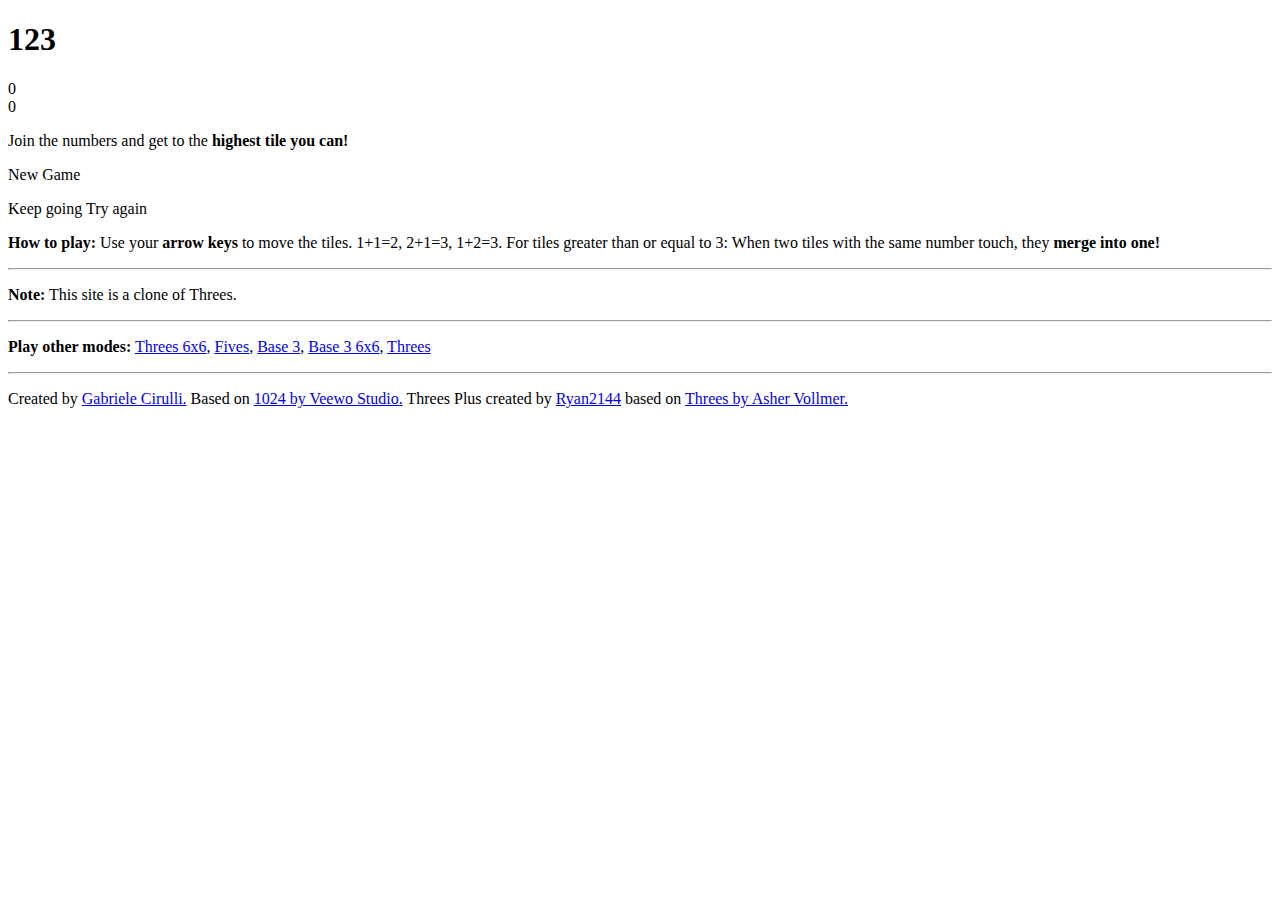
==== 123.html @ e7068be5 "123" ====
<!DOCTYPE html>
<html>
<head>
  <meta charset="utf-8">
  <title>123</title>

  <link href="style/123.css" rel="stylesheet" type="text/css">
  <link rel="shortcut icon" href="favicon.ico">
  <link rel="apple-touch-icon" href="meta/apple-touch-icon.png">
  <link rel="apple-touch-startup-image" href="meta/apple-touch-startup-image-640x1096.png" media="(device-width: 320px) and (device-height: 568px) and (-webkit-device-pixel-ratio: 2)"> <!-- iPhone 5+ -->
  <link rel="apple-touch-startup-image" href="meta/apple-touch-startup-image-640x920.png"  media="(device-width: 320px) and (device-height: 480px) and (-webkit-device-pixel-ratio: 2)"> <!-- iPhone, retina -->
  <meta name="apple-mobile-web-app-capable" content="yes">
  <meta name="apple-mobile-web-app-status-bar-style" content="black">

  <meta name="HandheldFriendly" content="True">
  <meta name="MobileOptimized" content="320">
  <meta name="viewport" content="width=device-width, target-densitydpi=160dpi, initial-scale=1.0, maximum-scale=1, user-scalable=no, minimal-ui">
</head>
<body>
  <div class="container">
    <div class="heading">
      <h1 class="title">123</h1>
      <div class="scores-container">
        <div class="score-container">0</div>
        <div class="best-container">0</div>
      </div>
    </div>
	  
    <div class="above-game">
      <p class="game-intro">Join the numbers and get to the <strong>highest tile you can!</strong></p>
      <a class="restart-button">New Game</a>
    </div>

    <div class="game-container">
      <div class="game-message">
        <p></p>
        <div class="lower">
	        <a class="keep-playing-button">Keep going</a>
          <a class="retry-button">Try again</a>
        </div>
      </div>

      <div class="grid-container">
        <div class="grid-row">
          <div class="grid-cell"></div>
          <div class="grid-cell"></div>
          <div class="grid-cell"></div>
          <div class="grid-cell"></div>
          <div class="grid-cell"></div>
          <div class="grid-cell"></div>
        </div>
        <div class="grid-row">
          <div class="grid-cell"></div>
          <div class="grid-cell"></div>
          <div class="grid-cell"></div>
          <div class="grid-cell"></div>
          <div class="grid-cell"></div>
          <div class="grid-cell"></div>
        </div>
        <div class="grid-row">
          <div class="grid-cell"></div>
          <div class="grid-cell"></div>
          <div class="grid-cell"></div>
          <div class="grid-cell"></div>
          <div class="grid-cell"></div>
          <div class="grid-cell"></div>
        </div>
        <div class="grid-row">
          <div class="grid-cell"></div>
          <div class="grid-cell"></div>
          <div class="grid-cell"></div>
          <div class="grid-cell"></div>
          <div class="grid-cell"></div>
          <div class="grid-cell"></div>
        </div>
        <div class="grid-row">
          <div class="grid-cell"></div>
          <div class="grid-cell"></div>
          <div class="grid-cell"></div>
          <div class="grid-cell"></div>
          <div class="grid-cell"></div>
          <div class="grid-cell"></div>
        </div>
        <div class="grid-row">
          <div class="grid-cell"></div>
          <div class="grid-cell"></div>
          <div class="grid-cell"></div>
          <div class="grid-cell"></div>
          <div class="grid-cell"></div>
          <div class="grid-cell"></div>
        </div>
      </div>

      <div class="tile-container">

      </div>
    </div>

    <p class="game-explanation">
      <strong class="important">How to play:</strong> Use your <strong>arrow keys</strong> to move the tiles. 1+1=2, 2+1=3, 1+2=3. For tiles greater than or equal to 3: When two tiles with the same number touch, they <strong>merge into one!</strong>
    </p>
    <hr>
    <p>
    <strong class="important">Note:</strong> This site is a clone of Threes.
    </p>
    <hr>
    <p>
    <strong class="important">Play other modes:</strong> <a href="6x6.html" target="_blank">Threes 6x6</a>, <a href="fives.html" target="_blank">Fives</a>, <a href="base3.html" target="_blank">Base 3</a>, <a href="base36x6.html" target="_blank">Base 3 6x6</a>, <a href="index.html" target="_blank">Threes</a>
    </p>
    <hr>
    <p>
    Created by <a href="http://gabrielecirulli.com" target="_blank">Gabriele Cirulli.</a> Based on <a href="https://itunes.apple.com/us/app/1024!/id823499224" target="_blank">1024 by Veewo Studio.</a> Threes Plus created by <a href="https://github.com/Ryan2144" target="_blank">Ryan2144</a> based on <a href="http://asherv.com/threes/" target="_blank">Threes by Asher Vollmer.</a>
    </p>
  </div>

  <script src="js/bind_polyfill.js"></script>
  <script src="js/classlist_polyfill.js"></script>
  <script src="js/animframe_polyfill.js"></script>
  <script src="js/keyboard_input_manager_base3.js"></script>
  <script src="js/html_actuator_123.js"></script>
  <script src="js/grid.js"></script>
  <script src="js/tile.js"></script>
  <script src="js/local_storage_manager_base3.js"></script>
  <script src="js/game_manager_123.js"></script>
  <script src="js/application.js"></script>
  <script>
    var size = 6;
    var code = "123";
  </script>
</body>
</html>
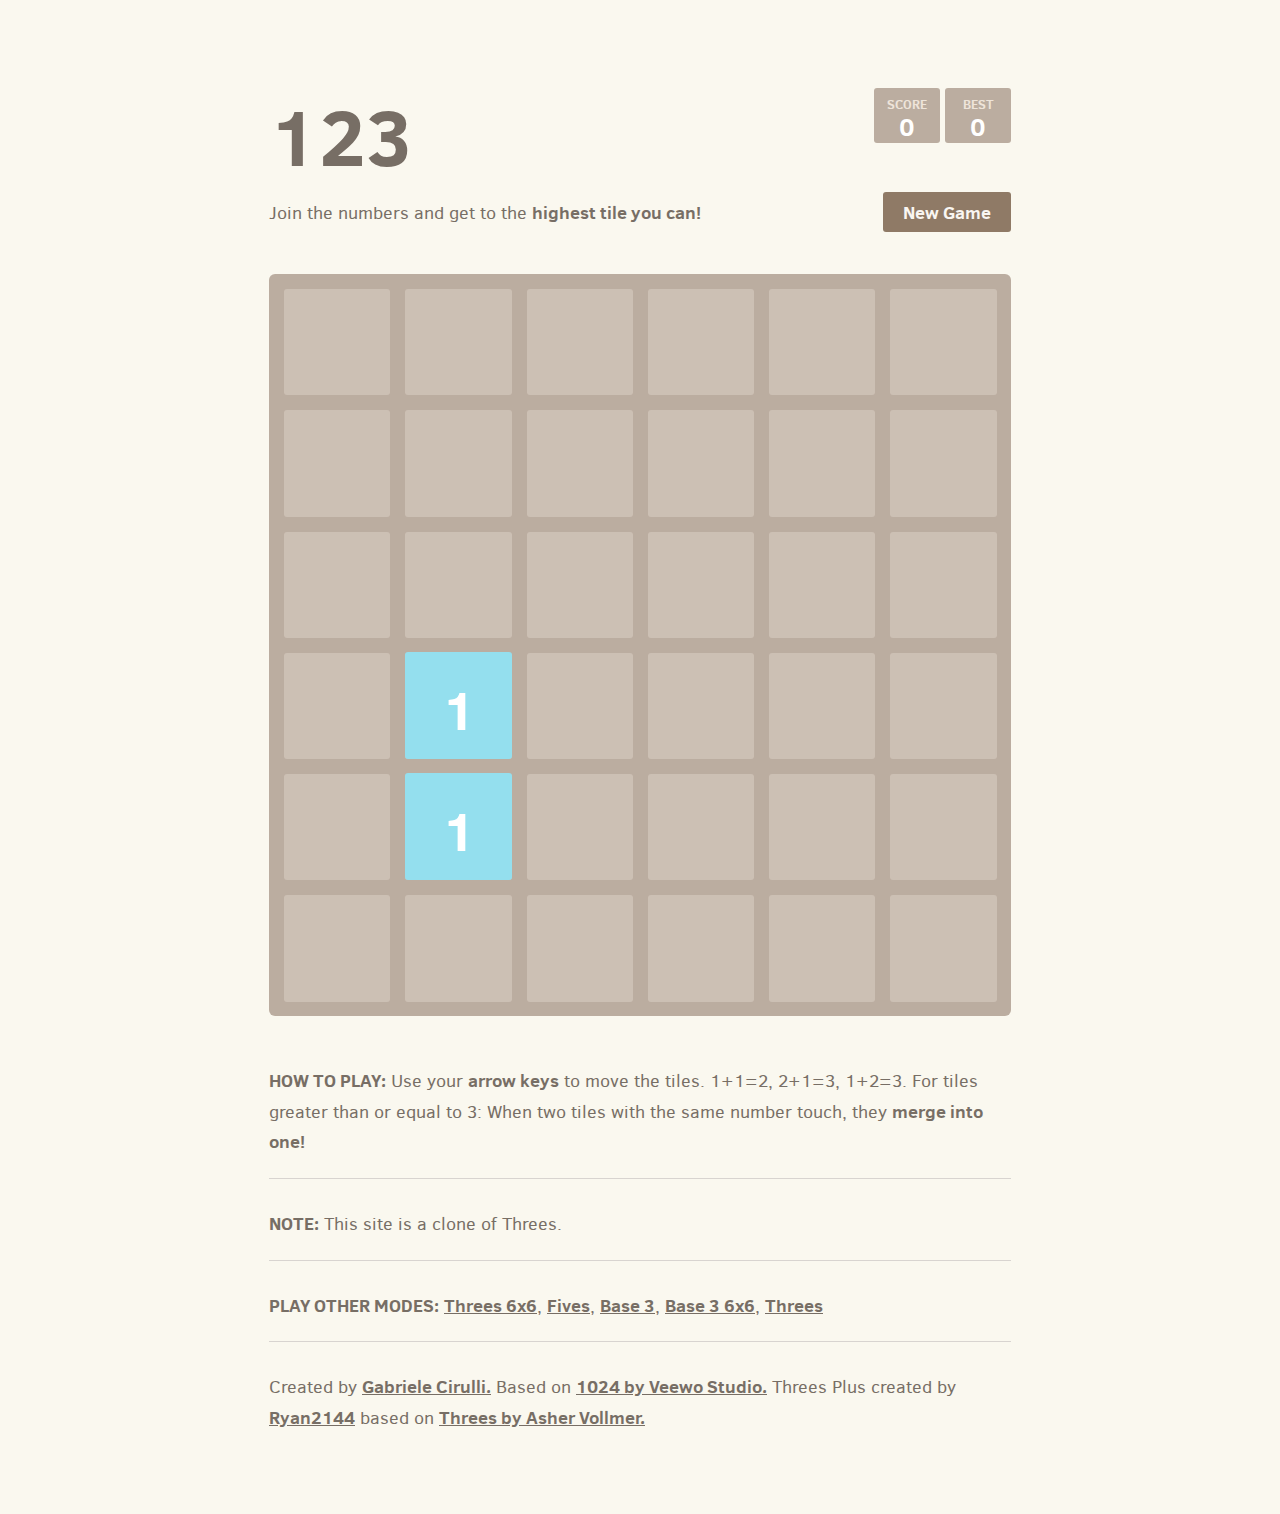
==== commit 63df42bc: "123" ====
--- a/123.html
+++ b/123.html
@@ -117,7 +117,7 @@
   <script src="js/classlist_polyfill.js"></script>
   <script src="js/animframe_polyfill.js"></script>
   <script src="js/keyboard_input_manager_base3.js"></script>
-  <script src="js/html_actuator_123.js"></script>
+  <script src="js/html_actuator_base3.js"></script>
   <script src="js/grid.js"></script>
   <script src="js/tile.js"></script>
   <script src="js/local_storage_manager_base3.js"></script>
--- a/style/123.css
+++ b/style/123.css
@@ -0,0 +1,1210 @@
+@import url(fonts/clear-sans.css);
+html, body {
+  margin: 0;
+  padding: 0;
+  background: #faf8ef;
+  color: #776e65;
+  font-family: "Clear Sans", "Helvetica Neue", Arial, sans-serif;
+  font-size: 18px; }
+
+body {
+  margin: 80px 0; }
+
+.heading:after {
+  content: "";
+  display: block;
+  clear: both; }
+
+h1.title {
+  font-size: 80px;
+  font-weight: bold;
+  margin: 0;
+  display: block;
+  float: left; }
+
+@-webkit-keyframes move-up {
+  0% {
+    top: 25px;
+    opacity: 1; }
+
+  100% {
+    top: -50px;
+    opacity: 0; } }
+@-moz-keyframes move-up {
+  0% {
+    top: 25px;
+    opacity: 1; }
+
+  100% {
+    top: -50px;
+    opacity: 0; } }
+@keyframes move-up {
+  0% {
+    top: 25px;
+    opacity: 1; }
+
+  100% {
+    top: -50px;
+    opacity: 0; } }
+.scores-container {
+  float: right;
+  text-align: right; }
+
+.score-container, .best-container {
+  position: relative;
+  display: inline-block;
+  background: #bbada0;
+  padding: 15px 25px;
+  font-size: 25px;
+  height: 25px;
+  line-height: 47px;
+  font-weight: bold;
+  border-radius: 3px;
+  color: white;
+  margin-top: 8px;
+  text-align: center; }
+  .score-container:after, .best-container:after {
+    position: absolute;
+    width: 100%;
+    top: 10px;
+    left: 0;
+    text-transform: uppercase;
+    font-size: 13px;
+    line-height: 13px;
+    text-align: center;
+    color: #eee4da; }
+  .score-container .score-addition, .best-container .score-addition {
+    position: absolute;
+    right: 30px;
+    color: red;
+    font-size: 25px;
+    line-height: 25px;
+    font-weight: bold;
+    color: rgba(119, 110, 101, 0.9);
+    z-index: 100;
+    -webkit-animation: move-up 600ms ease-in;
+    -moz-animation: move-up 600ms ease-in;
+    animation: move-up 600ms ease-in;
+    -webkit-animation-fill-mode: both;
+    -moz-animation-fill-mode: both;
+    animation-fill-mode: both; }
+
+.score-container:after {
+  content: "Score"; }
+
+.best-container:after {
+  content: "Best"; }
+
+p {
+  margin-top: 0;
+  margin-bottom: 10px;
+  line-height: 1.65; }
+
+a {
+  color: #776e65;
+  font-weight: bold;
+  text-decoration: underline;
+  cursor: pointer; }
+
+strong.important {
+  text-transform: uppercase; }
+
+hr {
+  border: none;
+  border-bottom: 1px solid #d8d4d0;
+  margin-top: 20px;
+  margin-bottom: 30px; }
+
+.container {
+  width: 742px;
+  margin: 0 auto; }
+
+@-webkit-keyframes fade-in {
+  0% {
+    opacity: 0; }
+
+  100% {
+    opacity: 1; } }
+@-moz-keyframes fade-in {
+  0% {
+    opacity: 0; }
+
+  100% {
+    opacity: 1; } }
+@keyframes fade-in {
+  0% {
+    opacity: 0; }
+
+  100% {
+    opacity: 1; } }
+.game-container {
+  margin-top: 40px;
+  position: relative;
+  padding: 15px;
+  cursor: default;
+  -webkit-touch-callout: none;
+  -webkit-user-select: none;
+  -moz-user-select: none;
+  -ms-user-select: none;
+  background: #bbada0;
+  border-radius: 6px;
+  width: 742px;
+  height: 742px;
+  -ms-touch-action: none;
+  -webkit-box-sizing: border-box;
+  -moz-box-sizing: border-box;
+  box-sizing: border-box; }
+  .game-container .game-message {
+    display: none;
+    position: absolute;
+    top: 0;
+    right: 0;
+    bottom: 0;
+    left: 0;
+    background: rgba(238, 228, 218, 0.5);
+    z-index: 100;
+    text-align: center;
+    -webkit-animation: fade-in 800ms ease 1200ms;
+    -moz-animation: fade-in 800ms ease 1200ms;
+    animation: fade-in 800ms ease 1200ms;
+    -webkit-animation-fill-mode: both;
+    -moz-animation-fill-mode: both;
+    animation-fill-mode: both; }
+    .game-container .game-message p {
+      font-size: 60px;
+      font-weight: bold;
+      height: 60px;
+      line-height: 60px;
+      margin-top: 222px; }
+    .game-container .game-message .lower {
+      display: block;
+      margin-top: 59px; }
+    .game-container .game-message a {
+      display: inline-block;
+      background: #8f7a66;
+      border-radius: 3px;
+      padding: 0 20px;
+      text-decoration: none;
+      color: #f9f6f2;
+      height: 40px;
+      line-height: 42px;
+      margin-left: 9px; }
+      .game-container .game-message a.keep-playing-button {
+        display: none; }
+    .game-container .game-message.game-won {
+      background: rgba(237, 194, 46, 0.5);
+      color: #f9f6f2; }
+      .game-container .game-message.game-won a.keep-playing-button {
+        display: inline-block; }
+    .game-container .game-message.game-won, .game-container .game-message.game-over {
+      display: block; }
+
+.grid-container {
+  position: absolute;
+  z-index: 1; }
+
+.grid-row {
+  margin-bottom: 15px; }
+  .grid-row:last-child {
+    margin-bottom: 0; }
+  .grid-row:after {
+    content: "";
+    display: block;
+    clear: both; }
+
+.grid-cell {
+  width: 106.25px;
+  height: 106.25px;
+  margin-right: 15px;
+  float: left;
+  border-radius: 3px;
+  background: rgba(238, 228, 218, 0.35); }
+  .grid-cell:last-child {
+    margin-right: 0; }
+
+.tile-container {
+  position: absolute;
+  z-index: 2; }
+
+.tile, .tile .tile-inner {
+  width: 107px;
+  height: 107px;
+  line-height: 116.25px; }
+.tile.tile-position-1-1 {
+  -webkit-transform: translate(0px, 0px);
+  -moz-transform: translate(0px, 0px);
+  transform: translate(0px, 0px); }
+.tile.tile-position-1-2 {
+  -webkit-transform: translate(0px, 121px);
+  -moz-transform: translate(0px, 121px);
+  transform: translate(0px, 121px); }
+.tile.tile-position-1-3 {
+  -webkit-transform: translate(0px, 242px);
+  -moz-transform: translate(0px, 242px);
+  transform: translate(0px, 242px); }
+.tile.tile-position-1-4 {
+  -webkit-transform: translate(0px, 363px);
+  -moz-transform: translate(0px, 363px);
+  transform: translate(0px, 363px); }
+.tile.tile-position-1-5 {
+  -webkit-transform: translate(0px, 484px);
+  -moz-transform: translate(0px, 484px);
+  transform: translate(0px, 484px); }
+.tile.tile-position-1-6 {
+  -webkit-transform: translate(0px, 605px);
+  -moz-transform: translate(0px, 605px);
+  transform: translate(0px, 605px); }
+.tile.tile-position-2-1 {
+  -webkit-transform: translate(121px, 0px);
+  -moz-transform: translate(121px, 0px);
+  transform: translate(121px, 0px); }
+.tile.tile-position-2-2 {
+  -webkit-transform: translate(121px, 121px);
+  -moz-transform: translate(121px, 121px);
+  transform: translate(121px, 121px); }
+.tile.tile-position-2-3 {
+  -webkit-transform: translate(121px, 242px);
+  -moz-transform: translate(121px, 242px);
+  transform: translate(121px, 242px); }
+.tile.tile-position-2-4 {
+  -webkit-transform: translate(121px, 363px);
+  -moz-transform: translate(121px, 363px);
+  transform: translate(121px, 363px); }
+.tile.tile-position-2-5 {
+  -webkit-transform: translate(121px, 484px);
+  -moz-transform: translate(121px, 484px);
+  transform: translate(121px, 484px); }
+.tile.tile-position-2-6 {
+  -webkit-transform: translate(121px, 605px);
+  -moz-transform: translate(121px, 605px);
+  transform: translate(121px, 605px); }
+.tile.tile-position-3-1 {
+  -webkit-transform: translate(242px, 0px);
+  -moz-transform: translate(242px, 0px);
+  transform: translate(242px, 0px); }
+.tile.tile-position-3-2 {
+  -webkit-transform: translate(242px, 121px);
+  -moz-transform: translate(242px, 121px);
+  transform: translate(242px, 121px); }
+.tile.tile-position-3-3 {
+  -webkit-transform: translate(242px, 242px);
+  -moz-transform: translate(242px, 242px);
+  transform: translate(242px, 242px); }
+.tile.tile-position-3-4 {
+  -webkit-transform: translate(242px, 363px);
+  -moz-transform: translate(242px, 363px);
+  transform: translate(242px, 363px); }
+.tile.tile-position-3-5 {
+  -webkit-transform: translate(242px, 484px);
+  -moz-transform: translate(242px, 484px);
+  transform: translate(242px, 484px); }
+.tile.tile-position-3-6 {
+  -webkit-transform: translate(242px, 605px);
+  -moz-transform: translate(242px, 605px);
+  transform: translate(242px, 605px); }
+.tile.tile-position-4-1 {
+  -webkit-transform: translate(363px, 0px);
+  -moz-transform: translate(363px, 0px);
+  transform: translate(363px, 0px); }
+.tile.tile-position-4-2 {
+  -webkit-transform: translate(363px, 121px);
+  -moz-transform: translate(363px, 121px);
+  transform: translate(363px, 121px); }
+.tile.tile-position-4-3 {
+  -webkit-transform: translate(363px, 242px);
+  -moz-transform: translate(363px, 242px);
+  transform: translate(363px, 242px); }
+.tile.tile-position-4-4 {
+  -webkit-transform: translate(363px, 363px);
+  -moz-transform: translate(363px, 363px);
+  transform: translate(363px, 363px); }
+.tile.tile-position-4-5 {
+  -webkit-transform: translate(363px, 484px);
+  -moz-transform: translate(363px, 484px);
+  transform: translate(363px, 484px); }
+.tile.tile-position-4-6 {
+  -webkit-transform: translate(363px, 605px);
+  -moz-transform: translate(363px, 605px);
+  transform: translate(363px, 605px); }
+.tile.tile-position-5-1 {
+  -webkit-transform: translate(484px, 0px);
+  -moz-transform: translate(484px, 0px);
+  transform: translate(484px, 0px); }
+.tile.tile-position-5-2 {
+  -webkit-transform: translate(484px, 121px);
+  -moz-transform: translate(484px, 121px);
+  transform: translate(484px, 121px); }
+.tile.tile-position-5-3 {
+  -webkit-transform: translate(484px, 242px);
+  -moz-transform: translate(484px, 242px);
+  transform: translate(484px, 242px); }
+.tile.tile-position-5-4 {
+  -webkit-transform: translate(484px, 363px);
+  -moz-transform: translate(484px, 363px);
+  transform: translate(484px, 363px); }
+.tile.tile-position-5-5 {
+  -webkit-transform: translate(484px, 484px);
+  -moz-transform: translate(484px, 484px);
+  transform: translate(484px, 484px); }
+.tile.tile-position-5-6 {
+  -webkit-transform: translate(484px, 605px);
+  -moz-transform: translate(484px, 605px);
+  transform: translate(484px, 605px); }
+.tile.tile-position-6-1 {
+  -webkit-transform: translate(605px, 0px);
+  -moz-transform: translate(605px, 0px);
+  transform: translate(605px, 0px); }
+.tile.tile-position-6-2 {
+  -webkit-transform: translate(605px, 121px);
+  -moz-transform: translate(605px, 121px);
+  transform: translate(605px, 121px); }
+.tile.tile-position-6-3 {
+  -webkit-transform: translate(605px, 242px);
+  -moz-transform: translate(605px, 242px);
+  transform: translate(605px, 242px); }
+.tile.tile-position-6-4 {
+  -webkit-transform: translate(605px, 363px);
+  -moz-transform: translate(605px, 363px);
+  transform: translate(605px, 363px); }
+.tile.tile-position-6-5 {
+  -webkit-transform: translate(605px, 484px);
+  -moz-transform: translate(605px, 484px);
+  transform: translate(605px, 484px); }
+.tile.tile-position-6-6 {
+  -webkit-transform: translate(605px, 605px);
+  -moz-transform: translate(605px, 605px);
+  transform: translate(605px, 605px); }
+
+.tile {
+  position: absolute;
+  -webkit-transition: 100ms ease-in-out;
+  -moz-transition: 100ms ease-in-out;
+  transition: 100ms ease-in-out;
+  -webkit-transition-property: -webkit-transform;
+  -moz-transition-property: -moz-transform;
+  transition-property: transform; }
+  .tile .tile-inner {
+    border-radius: 3px;
+    background: #eee4da;
+    text-align: center;
+    font-weight: bold;
+    z-index: 10;
+    font-size: 55px; }
+  .tile.tile-1 .tile-inner {
+    color: #ffffff;
+    background: #94dfee;
+    box-shadow: 0 0 30px 10px rgba(243, 215, 116, 0), inset 0 0 0 1px rgba(255, 255, 255, 0); }
+  .tile.tile-2 .tile-inner {
+    color: #ffffff;
+    background: #eb657d;
+    box-shadow: 0 0 30px 10px rgba(243, 215, 116, 0), inset 0 0 0 1px rgba(255, 255, 255, 0); }
+  .tile.tile-3 .tile-inner {
+    background: #eef4da;
+    color: #93c893;
+    box-shadow: 0 0 30px 10px rgba(243, 215, 180, 0), inset 0 0 0 1px rgba(255, 255, 255, 0);
+  }
+  .tile.tile-6 .tile-inner {
+    background: #e0edc8;
+    color: #B5B0F5;
+    box-shadow: 0 0 30px 10px rgba(243, 215, 180, 0), inset 0 0 0 1px rgba(255, 255, 255, 0);
+  }
+  .tile.tile-12 .tile-inner {
+    color: #444444;
+    background: #eef4ff; }
+  .tile.tile-24 .tile-inner {
+    color: #000000;
+    background: #D3DBE4; }
+  .tile.tile-48 .tile-inner {
+    color: #f9f6f2;
+    background: #b1e179; }
+  .tile.tile-96 .tile-inner {
+    color: #f9f6f2;
+    background: #5ef63b; }
+  .tile.tile-192 .tile-inner {
+    color: #f9f6f2;
+    background: #BFFF00;
+    box-shadow: 0 0 30px 10px rgba(243, 215, 116, 0.2381), inset 0 0 0 1px rgba(255, 255, 255, 0.14286);
+    font-size: 45px; }
+    @media screen and (max-width: 520px) {
+      .tile.tile-192 .tile-inner {
+        font-size: 25px; } }
+  .tile.tile-384 .tile-inner {
+    color: #FF973C;
+    background: #EBEB00;
+    box-shadow: 0 0 30px 10px rgba(243, 215, 116, 0.31746), inset 0 0 0 1px rgba(255, 255, 255, 0.19048);
+    font-size: 45px; }
+    @media screen and (max-width: 520px) {
+      .tile.tile-384 .tile-inner {
+        font-size: 25px; } }
+  .tile.tile-768 .tile-inner {
+    color: #ff0000;
+    background: #FFCE3C;
+    box-shadow: 0 0 30px 10px rgba(243, 215, 116, 0.39683), inset 0 0 0 1px rgba(255, 255, 255, 0.2381);
+    font-size: 45px; }
+    @media screen and (max-width: 520px) {
+      .tile.tile-768 .tile-inner {
+        font-size: 25px; } }
+  .tile.tile-1536 .tile-inner {
+    color: #F5A5FF;
+    background: #FF5328;
+    box-shadow: 0 0 30px 10px rgba(243, 215, 116, 0.47619), inset 0 0 0 1px rgba(255, 255, 255, 0.28571);
+    font-size: 35px; }
+    @media screen and (max-width: 520px) {
+      .tile.tile-1536 .tile-inner {
+        font-size: 15px; } }
+  .tile.tile-3072 .tile-inner {
+    color: #FFFFFF;
+    background: #C808F8;
+    box-shadow: 0 0 30px 10px rgba(243, 215, 116, 0.55556), inset 0 0 0 1px rgba(255, 255, 255, 0.33333);
+    font-size: 35px; }
+    @media screen and (max-width: 520px) {
+      .tile.tile-3072 .tile-inner {
+        font-size: 15px; } }
+  .tile.tile-6144 .tile-inner {
+    color: #FFFF00;
+    background: #0000FF;
+    box-shadow: 0 0 30px 10px rgba(243, 215, 116, 0.66667), inset 0 0 0 1px rgba(255, 255, 255, 0.33333);
+    font-size: 35px; }
+    @media screen and (max-width: 520px) {
+      .tile.tile-6144 .tile-inner {
+        font-size: 15px; } }
+  .tile.tile-12288 .tile-inner {
+    color: #f9f6f2;
+    background: #a980bc;
+    box-shadow: 0 0 30px 10px rgba(169, 128, 188, 0.77778), inset 0 0 0 1px rgba(255, 255, 255, 0.33333);
+    font-size: 30px; }
+    @media screen and (max-width: 520px) {
+      .tile.tile-12288 .tile-inner {
+        font-size: 12px; } }
+  .tile.tile-24576 .tile-inner {
+    color: #222222;
+    background: #1E90FF;
+    box-shadow: 0 0 30px 10px rgba(0, 255, 255, 0.88889), inset 0 0 0 1px rgba(255, 255, 255, 0.33333);
+    font-size: 30px; }
+    @media screen and (max-width: 520px) {
+      .tile.tile-24576 .tile-inner {
+        font-size: 12px; } }
+  .tile.tile-49152 .tile-inner {
+    color: #fa9c12;
+    background: #e67e22;
+    box-shadow: 0 0 30px 10px rgba(243, 215, 116, 0.99999), inset 0 0 0 1px rgba(255, 255, 255, 0.33333);
+    font-size: 30px; }
+    @media screen and (max-width: 520px) {
+      .tile.tile-49152 .tile-inner {
+        font-size: 12px; } }
+  .tile.tile-98304 .tile-inner {
+    color: #c0392b;
+    background: #e74c3c;
+    box-shadow: 0 0 30px 10px rgba(243, 215, 116, 1), inset 0 0 0 1px rgba(255, 255, 255, 0.33333);
+    font-size: 30px; }
+    @media screen and (max-width: 520px) {
+      .tile.tile-98304 .tile-inner {
+        font-size: 12px; } }
+  .tile.tile-196608 .tile-inner {
+    color: #2ecc71;
+    background: #27ae60;
+    box-shadow: 0 0 30px 10px rgba(243, 215, 116, 1), inset 0 0 0 1px rgba(255, 255, 255, 0.33333);
+    font-size: 25px; }
+    @media screen and (max-width: 520px) {
+      .tile.tile-196608 .tile-inner {
+        font-size: 10px; } }
+  .tile.tile-393216 .tile-inner {
+    color: #8e44ad;
+    background: #9b59b6;
+    box-shadow: 0 0 30px 10px rgba(243, 215, 116, 1), inset 0 0 0 1px rgba(255, 255, 255, 0.33333);
+    font-size: 25px; }
+    @media screen and (max-width: 520px) {
+      .tile.tile-393216 .tile-inner {
+        font-size: 10px; } }
+  .tile.tile-786432 .tile-inner {
+    color: #f9f2f9;
+    background: #ad88bb;
+    box-shadow: 0 0 30px 10px rgba(173, 136, 187, 1), inset 0 0 0 1px rgba(255, 255, 255, 0.33333);
+    font-size: 25px; }
+    @media screen and (max-width: 520px) {
+      .tile.tile-786432 .tile-inner {
+        font-size: 10px; } }
+  .tile.tile-1572864 .tile-inner {
+    color: #f9f2f9;
+    background: #040E2F;
+    box-shadow: 0 0 30px 10px rgba(4, 14, 47, 1), inset 0 0 0 1px rgba(255, 255, 255, 0.33333);
+    font-size: 21px; }
+    @media screen and (max-width: 520px) {
+      .tile.tile-1572864 .tile-inner {
+        font-size: 8px; } }
+  .tile.tile-3145728 .tile-inner {
+    color: #f9f2f9;
+    background: #020717;
+    box-shadow: 0 0 30px 10px rgba(2, 7, 23, 1), inset 0 0 0 1px rgba(255, 255, 255, 0.33333);
+    font-size: 21px; }
+    @media screen and (max-width: 520px) {
+      .tile.tile-3145728 .tile-inner {
+        font-size: 8px; } }
+  .tile.tile-6291456 .tile-inner {
+    color: #f9f2f9;
+    background: #0A1128;
+    box-shadow: 0 0 30px 10px rgba(10, 17, 40, 1), inset 0 0 0 1px rgba(255, 255, 255, 0.33333);
+    font-size: 21px; }
+    @media screen and (max-width: 520px) {
+      .tile.tile-6291456 .tile-inner {
+        font-size: 8px; } }
+  .tile.tile-12582912 .tile-inner {
+    color: #f9f2f9;
+    background: #101A3C;
+    box-shadow: 0 0 30px 10px rgba(16, 26, 60, 1), inset 0 0 0 1px rgba(255, 255, 255, 0.33333);
+    font-size: 18px; }
+    @media screen and (max-width: 520px) {
+      .tile.tile-12582912 .tile-inner {
+        font-size: 7px; } }
+  .tile.tile-25165824 .tile-inner {
+    color: #f9f2f9;
+    background: #152350;
+    box-shadow: 0 0 30px 10px rgba(21, 35, 80, 1), inset 0 0 0 1px rgba(255, 255, 255, 0.33333);
+    font-size: 18px; }
+    @media screen and (max-width: 520px) {
+      .tile.tile-25165824 .tile-inner {
+        font-size: 7px; } }
+  .tile.tile-50331648 .tile-inner {
+    color: #f9f2f9;
+    background: #1A2B64;
+    box-shadow: 0 0 30px 10px rgba(26, 43, 100, 1), inset 0 0 0 1px rgba(255, 255, 255, 0.33333);
+    font-size: 18px; }
+    @media screen and (max-width: 520px) {
+      .tile.tile-50331648 .tile-inner {
+        font-size: 7px; } }
+  .tile.tile-100663296 .tile-inner {
+    color: #f9f2f9;
+    background: #203478;
+    box-shadow: 0 0 30px 10px rgba(32, 52, 120, 1), inset 0 0 0 1px rgba(255, 255, 255, 0.33333);
+    font-size: 16px; }
+    @media screen and (max-width: 520px) {
+      .tile.tile-100663296 .tile-inner {
+        font-size: 7px; } }
+  .tile.tile-201326592 .tile-inner {
+    color: #f9f2f9;
+    background: #253D8C;
+    box-shadow: 0 0 30px 10px rgba(37, 61, 140, 1), inset 0 0 0 1px rgba(255, 255, 255, 0.33333);
+    font-size: 16px; }
+    @media screen and (max-width: 520px) {
+      .tile.tile-201326592 .tile-inner {
+        font-size: 7px; } }
+  .tile.tile-402653184 .tile-inner {
+    color: #f9f2f9;
+    background: #2B46A1;
+    box-shadow: 0 0 30px 10px rgba(43, 70, 161, 1), inset 0 0 0 1px rgba(255, 255, 255, 0.33333);
+    font-size: 16px; }
+    @media screen and (max-width: 520px) {
+      .tile.tile-402653184 .tile-inner {
+        font-size: 7px; } }
+  .tile.tile-805306368 .tile-inner {
+    color: #f9f2f9;
+    background: #2D4BB3;
+    box-shadow: 0 0 30px 10px rgba(45, 75, 179, 1), inset 0 0 0 1px rgba(255, 255, 255, 0.33333);
+    font-size: 16px; }
+    @media screen and (max-width: 520px) {
+      .tile.tile-805306368 .tile-inner {
+        font-size: 7px; } }
+  .tile.tile-1610612736 .tile-inner {
+    color: #f9f2f9;
+    background: #2D4FC7;
+    box-shadow: 0 0 30px 10px rgba(45, 79, 199, 1.0), inset 0 0 0 1px rgba(255, 255, 255, 0.33333);
+    font-size: 15px; }
+    @media screen and (max-width: 520px) {
+      .tile.tile-1610612736 .tile-inner {
+        font-size: 7px; } }
+  .tile.tile-3221225472 .tile-inner {
+    color: #f9f2f9;
+    background: #1e47d5;
+    box-shadow: 0 0 30px 10px rgba(30, 71, 213, 1), inset 0 0 0 1px rgba(255, 255, 255, 0.33333);
+    font-size: 15px; }
+    @media screen and (max-width: 520px) {
+      .tile.tile-3221225472 .tile-inner {
+        font-size: 7px; } } 
+  .tile.tile-6442450944 .tile-inner {
+    color: #f9f2f9;
+    background: #1c43c9;
+    box-shadow: 0 0 30px 10px rgba(28, 67, 201, 1), inset 0 0 0 1px rgba(255, 255, 255, 0.33333);
+    font-size: 15px; }
+    @media screen and (max-width: 520px) {
+      .tile.tile-6442450944 .tile-inner {
+        font-size: 7px; } } 
+  .tile.tile-12884901888 .tile-inner {
+    color: #f9f2f9;
+    background: #193cb3;
+    box-shadow: 0 0 30px 10px rgba(25, 60, 179, 1), inset 0 0 0 1px rgba(255, 255, 255, 0.33333);
+    font-size: 15px; }
+    @media screen and (max-width: 520px) {
+      .tile.tile-12884901888 .tile-inner {
+        font-size: 7px; } } 
+  .tile.tile-25769803776 .tile-inner {
+    color: #f9f2f9;
+    background: #16349c;
+    box-shadow: 0 0 30px 10px rgba(22, 52, 156, 1), inset 0 0 0 1px rgba(255, 255, 255, 0.33333);
+    font-size: 15px; }
+    @media screen and (max-width: 520px) {
+      .tile.tile-25769803776 .tile-inner {
+        font-size: 7px; } } 
+  .tile.tile-51539607552 .tile-inner {
+    color: #f9f2f9;
+    background: #132d86;
+    box-shadow: 0 0 30px 10px rgba(19, 45, 134, 1), inset 0 0 0 1px rgba(255, 255, 255, 0.33333);
+    font-size: 15px; }
+    @media screen and (max-width: 520px) {
+      .tile.tile-51539607552 .tile-inner {
+        font-size: 7px; } }
+  .tile.tile-103079215104 .tile-inner {
+    color: #f9f2f9;
+    background: #102570;
+    box-shadow: 0 0 30px 10px rgba(16, 37, 112, 1), inset 0 0 0 1px rgba(255, 255, 255, 0.33333);
+    font-size: 14px; }
+    @media screen and (max-width: 520px) {
+      .tile.tile-103079215104 .tile-inner {
+        font-size: 7px; } }
+  .tile.tile-206158430208 .tile-inner {
+    color: #f9f2f9;
+    background: #0d1e59;
+    box-shadow: 0 0 30px 10px rgba(13, 30, 89, 1), inset 0 0 0 1px rgba(255, 255, 255, 0.33333);
+	font-size: 14px; }
+    @media screen and (max-width: 520px) {
+      .tile.tile-206158430208 .tile-inner {
+        font-size: 7px; } }
+  .tile.tile-412316860416 .tile-inner {
+    color: #f9f2f9;
+    background: #091643;
+    box-shadow: 0 0 30px 10px rgba(9, 22, 67, 1), inset 0 0 0 1px rgba(255, 255, 255, 0.33333);
+	font-size: 14px; }
+    @media screen and (max-width: 520px) {
+      .tile.tile-412316860416 .tile-inner {
+        font-size: 7px; } }
+  .tile.tile-824633720832 .tile-inner {
+    color: #f9f2f9;
+    background: #060f2d;
+    box-shadow: 0 0 30px 10px rgba(6, 15, 45, 1), inset 0 0 0 1px rgba(255, 255, 255, 0.33333);
+	font-size: 14px; }
+    @media screen and (max-width: 520px) {
+      .tile.tile-824633720832 .tile-inner {
+        font-size: 7px; } }
+  .tile.tile-1649267441664 .tile-inner {
+    color: #f9f2f9;
+    background: #0f0712;
+    box-shadow: 0 0 30px 10px rgba(15, 7, 18, 1), inset 0 0 0 1px rgba(255, 255, 255, 0.33333);
+	font-size: 14px; }
+    @media screen and (max-width: 520px) {
+      .tile.tile-1649267441664 .tile-inner {
+        font-size: 6px; } }
+  .tile.tile-3298534883328 .tile-inner {
+    color: #f9f2f9;
+    background: #1e0e25;
+    box-shadow: 0 0 30px 10px rgba(30, 14, 37, 1), inset 0 0 0 1px rgba(255, 255, 255, 0.33333);
+	font-size: 14px; }
+    @media screen and (max-width: 520px) {
+      .tile.tile-3298534883328 .tile-inner {
+        font-size: 6px; } }
+  .tile.tile-6597069766656 .tile-inner {
+    color: #f9f2f9;
+    background: #2d1637;
+    box-shadow: 0 0 30px 10px rgba(45, 22, 55, 1), inset 0 0 0 1px rgba(255, 255, 255, 0.33333);
+	font-size: 14px; }
+    @media screen and (max-width: 520px) {
+      .tile.tile-6597069766656 .tile-inner {
+        font-size: 6px; } }
+  .tile.tile-13194139533312 .tile-inner {
+    color: #f9f2f9;
+    background: #3c1d49;
+    box-shadow: 0 0 30px 10px rgba(60, 29, 73, 1), inset 0 0 0 1px rgba(255, 255, 255, 0.33333);
+    font-size: 13px; }
+    @media screen and (max-width: 520px) {
+      .tile.tile-13194139533312 .tile-inner {
+        font-size: 5px; } }
+  .tile.tile-26388279066624 .tile-inner {
+    color: #f9f2f9;
+    background: #4b245c;
+    box-shadow: 0 0 30px 10px rgba(75, 36, 92, 1), inset 0 0 0 1px rgba(255, 255, 255, 0.33333);
+    font-size: 13px; }
+    @media screen and (max-width: 520px) {
+      .tile.tile-26388279066624 .tile-inner {
+        font-size: 5px; } }
+  .tile.tile-52776558133248 .tile-inner {
+    color: #f9f2f9;
+    background: #5a2b6e;
+    box-shadow: 0 0 30px 10px rgba(90, 43, 110, 1), inset 0 0 0 1px rgba(255, 255, 255, 0.33333);
+    font-size: 13px; }
+    @media screen and (max-width: 520px) {
+      .tile.tile-52776558133248 .tile-inner {
+        font-size: 5px; } }
+  .tile.tile-105553116266496 .tile-inner {
+    color: #f9f2f9;
+    background: #693280;
+    box-shadow: 0 0 30px 10px rgba(105, 50, 128, 1), inset 0 0 0 1px rgba(255, 255, 255, 0.33333);
+    font-size: 12px; }
+    @media screen and (max-width: 520px) {
+      .tile.tile-105553116266496 .tile-inner {
+        font-size: 5px; } }
+  .tile.tile-211106232532992 .tile-inner {
+    color: #f9f2f9;
+    background: #783a92;
+    box-shadow: 0 0 30px 10px rgba(120, 58, 146, 1), inset 0 0 0 1px rgba(255, 255, 255, 0.33333);
+    font-size: 12px; }
+    @media screen and (max-width: 520px) {
+      .tile.tile-211106232532992 .tile-inner {
+        font-size: 5px; } }
+  .tile.tile-422212465065984 .tile-inner {
+    color: #f9f2f9;
+    background: #8741a5;
+    box-shadow: 0 0 30px 10px rgba(135, 65, 165, 1), inset 0 0 0 1px rgba(255, 255, 255, 0.33333);
+    font-size: 12px; }
+    @media screen and (max-width: 520px) {
+      .tile.tile-422212465065984 .tile-inner {
+        font-size: 5px; } }
+  .tile.tile-844424930131968 .tile-inner {
+    color: #f9f2f9;
+    background: #8e44ad;
+    box-shadow: 0 0 30px 10px rgba(142, 68, 173, 1), inset 0 0 0 1px rgba(255, 255, 255, 0.33333);
+    font-size: 12px; }
+    @media screen and (max-width: 520px) {
+      .tile.tile-844424930131968 .tile-inner {
+        font-size: 5px; } }
+  .tile.tile-1688849860263936 .tile-inner {
+    color: #f9f2f9;
+    background: #9b59b6;
+    box-shadow: 0 0 30px 10px rgba(155, 89, 182, 1), inset 0 0 0 1px rgba(255, 255, 255, 0.33333);
+    font-size: 11px; }
+    @media screen and (max-width: 520px) {
+      .tile.tile-1688849860263936 .tile-inner {
+        font-size: 5px; } }
+  .tile.tile-3377699720527872 .tile-inner {
+    color: #f9f2f9;
+    background: #ad2ee1;
+    box-shadow: 0 0 30px 10px rgba(173, 46, 225, 1), inset 0 0 0 1px rgba(255, 255, 255, 0.33333);
+    font-size: 11px; }
+    @media screen and (max-width: 520px) {
+      .tile.tile-3377699720527872 .tile-inner {
+        font-size: 5px; } }
+  .tile.tile-6755399441055744 .tile-inner {
+    color: #f9f2f9;
+    background: #a820df;
+    box-shadow: 0 0 30px 10px rgba(168, 32, 223, 1), inset 0 0 0 1px rgba(255, 255, 255, 0.33333);
+    font-size: 11px; }
+    @media screen and (max-width: 520px) {
+      .tile.tile-6755399441055744 .tile-inner {
+        font-size: 5px; } }
+  .tile.tile-super .tile-inner {
+    color: #ffffff;
+    background: #000000;
+    box-shadow: 0 0 30px 10px rgba(243, 215, 116, 1), inset 0 0 0 1px rgba(255, 255, 255, 0.33333);
+    font-size: 10px; }
+    @media screen and (max-width: 520px) {
+      .tile.tile-super .tile-inner {
+        font-size: 4px; } }
+
+@-webkit-keyframes appear {
+  0% {
+    opacity: 0;
+    -webkit-transform: scale(0);
+    -moz-transform: scale(0);
+    transform: scale(0); }
+
+  100% {
+    opacity: 1;
+    -webkit-transform: scale(1);
+    -moz-transform: scale(1);
+    transform: scale(1); } }
+@-moz-keyframes appear {
+  0% {
+    opacity: 0;
+    -webkit-transform: scale(0);
+    -moz-transform: scale(0);
+    transform: scale(0); }
+
+  100% {
+    opacity: 1;
+    -webkit-transform: scale(1);
+    -moz-transform: scale(1);
+    transform: scale(1); } }
+@keyframes appear {
+  0% {
+    opacity: 0;
+    -webkit-transform: scale(0);
+    -moz-transform: scale(0);
+    transform: scale(0); }
+
+  100% {
+    opacity: 1;
+    -webkit-transform: scale(1);
+    -moz-transform: scale(1);
+    transform: scale(1); } }
+.tile-new .tile-inner {
+  -webkit-animation: appear 200ms ease 100ms;
+  -moz-animation: appear 200ms ease 100ms;
+  animation: appear 200ms ease 100ms;
+  -webkit-animation-fill-mode: backwards;
+  -moz-animation-fill-mode: backwards;
+  animation-fill-mode: backwards; }
+
+@-webkit-keyframes pop {
+  0% {
+    -webkit-transform: scale(0);
+    -moz-transform: scale(0);
+    transform: scale(0); }
+
+  50% {
+    -webkit-transform: scale(1.2);
+    -moz-transform: scale(1.2);
+    transform: scale(1.2); }
+
+  100% {
+    -webkit-transform: scale(1);
+    -moz-transform: scale(1);
+    transform: scale(1); } }
+@-moz-keyframes pop {
+  0% {
+    -webkit-transform: scale(0);
+    -moz-transform: scale(0);
+    transform: scale(0); }
+
+  50% {
+    -webkit-transform: scale(1.2);
+    -moz-transform: scale(1.2);
+    transform: scale(1.2); }
+
+  100% {
+    -webkit-transform: scale(1);
+    -moz-transform: scale(1);
+    transform: scale(1); } }
+@keyframes pop {
+  0% {
+    -webkit-transform: scale(0);
+    -moz-transform: scale(0);
+    transform: scale(0); }
+
+  50% {
+    -webkit-transform: scale(1.2);
+    -moz-transform: scale(1.2);
+    transform: scale(1.2); }
+
+  100% {
+    -webkit-transform: scale(1);
+    -moz-transform: scale(1);
+    transform: scale(1); } }
+.tile-merged .tile-inner {
+  z-index: 20;
+  -webkit-animation: pop 200ms ease 100ms;
+  -moz-animation: pop 200ms ease 100ms;
+  animation: pop 200ms ease 100ms;
+  -webkit-animation-fill-mode: backwards;
+  -moz-animation-fill-mode: backwards;
+  animation-fill-mode: backwards; }
+
+.above-game:after {
+  content: "";
+  display: block;
+  clear: both; }
+
+.game-intro {
+  float: left;
+  line-height: 42px;
+  margin-bottom: 0; }
+
+.restart-button {
+  display: inline-block;
+  background: #8f7a66;
+  border-radius: 3px;
+  padding: 0 20px;
+  text-decoration: none;
+  color: #f9f6f2;
+  height: 40px;
+  line-height: 42px;
+  display: block;
+  text-align: center;
+  float: right; }
+
+.game-explanation {
+  margin-top: 50px; }
+
+@media screen and (max-width: 520px) {
+  html, body {
+    font-size: 15px; }
+
+  body {
+    margin: 20px 0;
+    padding: 0 20px; }
+
+  h1.title {
+    font-size: 27px;
+    margin-top: 15px; }
+
+  .container {
+    width: 420px;
+    margin: 0 auto; }
+
+  .score-container, .best-container {
+    margin-top: 0;
+    padding: 15px 10px;
+    min-width: 40px; }
+
+  .heading {
+    margin-bottom: 10px; }
+
+  .game-intro {
+    width: 55%;
+    display: block;
+    box-sizing: border-box;
+    line-height: 1.65; }
+
+  .restart-button {
+    width: 42%;
+    padding: 0;
+    display: block;
+    box-sizing: border-box;
+    margin-top: 2px; }
+
+  .game-container {
+    margin-top: 17px;
+    position: relative;
+    padding: 10px;
+    cursor: default;
+    -webkit-touch-callout: none;
+    -webkit-user-select: none;
+    -moz-user-select: none;
+    -ms-user-select: none;
+    background: #bbada0;
+    border-radius: 6px;
+    width: 420px;
+    height: 420px;
+    -ms-touch-action: none;
+    -webkit-box-sizing: border-box;
+    -moz-box-sizing: border-box;
+    box-sizing: border-box; }
+    .game-container .game-message {
+      display: none;
+      position: absolute;
+      top: 0;
+      right: 0;
+      bottom: 0;
+      left: 0;
+      background: rgba(238, 228, 218, 0.5);
+      z-index: 100;
+      text-align: center;
+      -webkit-animation: fade-in 800ms ease 1200ms;
+      -moz-animation: fade-in 800ms ease 1200ms;
+      animation: fade-in 800ms ease 1200ms;
+      -webkit-animation-fill-mode: both;
+      -moz-animation-fill-mode: both;
+      animation-fill-mode: both; }
+      .game-container .game-message p {
+        font-size: 60px;
+        font-weight: bold;
+        height: 60px;
+        line-height: 60px;
+        margin-top: 222px; }
+      .game-container .game-message .lower {
+        display: block;
+        margin-top: 59px; }
+      .game-container .game-message a {
+        display: inline-block;
+        background: #8f7a66;
+        border-radius: 3px;
+        padding: 0 20px;
+        text-decoration: none;
+        color: #f9f6f2;
+        height: 40px;
+        line-height: 42px;
+        margin-left: 9px; }
+        .game-container .game-message a.keep-playing-button {
+          display: none; }
+      .game-container .game-message.game-won {
+        background: rgba(237, 194, 46, 0.5);
+        color: #f9f6f2; }
+        .game-container .game-message.game-won a.keep-playing-button {
+          display: inline-block; }
+      .game-container .game-message.game-won, .game-container .game-message.game-over {
+        display: block; }
+
+  .grid-container {
+    position: absolute;
+    z-index: 1; }
+
+  .grid-row {
+    margin-bottom: 10px; }
+    .grid-row:last-child {
+      margin-bottom: 0; }
+    .grid-row:after {
+      content: "";
+      display: block;
+      clear: both; }
+
+  .grid-cell {
+    width: 57.5px;
+    height: 57.5px;
+    margin-right: 10px;
+    float: left;
+    border-radius: 3px;
+    background: rgba(238, 228, 218, 0.35); }
+    .grid-cell:last-child {
+      margin-right: 0; }
+
+  .tile-container {
+    position: absolute;
+    z-index: 2; }
+
+  .tile, .tile .tile-inner {
+    width: 58px;
+    height: 58px;
+    line-height: 67.5px; }
+  .tile.tile-position-1-1 {
+    -webkit-transform: translate(0px, 0px);
+    -moz-transform: translate(0px, 0px);
+    transform: translate(0px, 0px); }
+  .tile.tile-position-1-2 {
+    -webkit-transform: translate(0px, 67px);
+    -moz-transform: translate(0px, 67px);
+    transform: translate(0px, 67px); }
+  .tile.tile-position-1-3 {
+    -webkit-transform: translate(0px, 135px);
+    -moz-transform: translate(0px, 135px);
+    transform: translate(0px, 135px); }
+  .tile.tile-position-1-4 {
+    -webkit-transform: translate(0px, 202px);
+    -moz-transform: translate(0px, 202px);
+    transform: translate(0px, 202px); }
+  .tile.tile-position-1-5 {
+    -webkit-transform: translate(0px, 269px);
+    -moz-transform: translate(0px, 269px);
+    transform: translate(0px, 269px); }
+  .tile.tile-position-1-6 {
+    -webkit-transform: translate(0px, 336px);
+    -moz-transform: translate(0px, 336px);
+    transform: translate(0px, 336px); }
+  .tile.tile-position-2-1 {
+    -webkit-transform: translate(67px, 0px);
+    -moz-transform: translate(67px, 0px);
+    transform: translate(67px, 0px); }
+  .tile.tile-position-2-2 {
+    -webkit-transform: translate(67px, 67px);
+    -moz-transform: translate(67px, 67px);
+    transform: translate(67px, 67px); }
+  .tile.tile-position-2-3 {
+    -webkit-transform: translate(67px, 135px);
+    -moz-transform: translate(67px, 135px);
+    transform: translate(67px, 135px); }
+  .tile.tile-position-2-4 {
+    -webkit-transform: translate(67px, 202px);
+    -moz-transform: translate(67px, 202px);
+    transform: translate(67px, 202px); }
+    .tile.tile-position-2-5 {
+    -webkit-transform: translate(67px, 269px);
+    -moz-transform: translate(67px, 269px);
+    transform: translate(67px, 269px); }
+  .tile.tile-position-2-6 {
+    -webkit-transform: translate(67px, 336px);
+    -moz-transform: translate(67px, 336px);
+    transform: translate(67px, 336px); }
+  .tile.tile-position-3-1 {
+    -webkit-transform: translate(135px, 0px);
+    -moz-transform: translate(135px, 0px);
+    transform: translate(135px, 0px); }
+  .tile.tile-position-3-2 {
+    -webkit-transform: translate(135px, 67px);
+    -moz-transform: translate(135px, 67px);
+    transform: translate(135px, 67px); }
+  .tile.tile-position-3-3 {
+    -webkit-transform: translate(135px, 135px);
+    -moz-transform: translate(135px, 135px);
+    transform: translate(135px, 135px); }
+  .tile.tile-position-3-4 {
+    -webkit-transform: translate(135px, 202px);
+    -moz-transform: translate(135px, 202px);
+    transform: translate(135px, 202px); }
+  .tile.tile-position-3-5 {
+    -webkit-transform: translate(135px, 269px);
+    -moz-transform: translate(135px, 269px);
+    transform: translate(135px, 269px); }
+  .tile.tile-position-3-6 {
+    -webkit-transform: translate(135px, 336px);
+    -moz-transform: translate(135px, 336px);
+    transform: translate(135px, 336px); }
+  .tile.tile-position-4-1 {
+    -webkit-transform: translate(202px, 0px);
+    -moz-transform: translate(202px, 0px);
+    transform: translate(202px, 0px); }
+  .tile.tile-position-4-2 {
+    -webkit-transform: translate(202px, 67px);
+    -moz-transform: translate(202px, 67px);
+    transform: translate(202px, 67px); }
+  .tile.tile-position-4-3 {
+    -webkit-transform: translate(202px, 135px);
+    -moz-transform: translate(202px, 135px);
+    transform: translate(202px, 135px); }
+  .tile.tile-position-4-4 {
+    -webkit-transform: translate(202px, 202px);
+    -moz-transform: translate(202px, 202px);
+    transform: translate(202px, 202px); }
+  .tile.tile-position-4-5 {
+    -webkit-transform: translate(202px, 269px);
+    -moz-transform: translate(202px, 269px);
+    transform: translate(202px, 269px); }
+  .tile.tile-position-4-6 {
+    -webkit-transform: translate(202px, 336px);
+    -moz-transform: translate(202px, 336px);
+    transform: translate(202px, 336px); }
+   .tile.tile-position-5-1 {
+    -webkit-transform: translate(269px, 0px);
+    -moz-transform: translate(269px, 0px);
+    transform: translate(269px, 0px); }
+  .tile.tile-position-5-2 {
+    -webkit-transform: translate(269px, 67px);
+    -moz-transform: translate(269px, 67px);
+    transform: translate(269px, 67px); }
+  .tile.tile-position-5-3 {
+    -webkit-transform: translate(269px, 135px);
+    -moz-transform: translate(269px, 135px);
+    transform: translate(269px, 135px); }
+  .tile.tile-position-5-4 {
+    -webkit-transform: translate(269px, 202px);
+    -moz-transform: translate(269px, 202px);
+    transform: translate(269px, 202px); }
+  .tile.tile-position-5-5 {
+    -webkit-transform: translate(269px, 269px);
+    -moz-transform: translate(269px, 269px);
+    transform: translate(269px, 269px); }
+  .tile.tile-position-5-6 {
+    -webkit-transform: translate(269px, 336px);
+    -moz-transform: translate(269px, 336px);
+    transform: translate(269px, 336px); }
+  .tile.tile-position-6-1 {
+    -webkit-transform: translate(336px, 0px);
+    -moz-transform: translate(336px, 0px);
+    transform: translate(336px, 0px); }
+  .tile.tile-position-6-2 {
+    -webkit-transform: translate(336px, 67px);
+    -moz-transform: translate(336px, 67px);
+    transform: translate(336px, 67px); }
+  .tile.tile-position-6-3 {
+    -webkit-transform: translate(336px, 135px);
+    -moz-transform: translate(336px, 135px);
+    transform: translate(336px, 135px); }
+  .tile.tile-position-6-4 {
+    -webkit-transform: translate(336px, 202px);
+    -moz-transform: translate(336px, 202px);
+    transform: translate(336px, 202px); }
+  .tile.tile-position-6-5 {
+    -webkit-transform: translate(336px, 269px);
+    -moz-transform: translate(336px, 269px);
+    transform: translate(336px, 269px); }
+  .tile.tile-position-6-6 {
+    -webkit-transform: translate(336px, 336px);
+    -moz-transform: translate(336px, 336px);
+    transform: translate(336px, 336px); }
+  .game-container {
+    margin-top: 20px; }
+
+  .tile .tile-inner {
+    font-size: 35px; }
+
+  .game-message p {
+    font-size: 30px !important;
+    height: 30px !important;
+    line-height: 30px !important;
+    margin-top: 90px !important; }
+  .game-message .lower {
+    margin-top: 30px !important; } }
